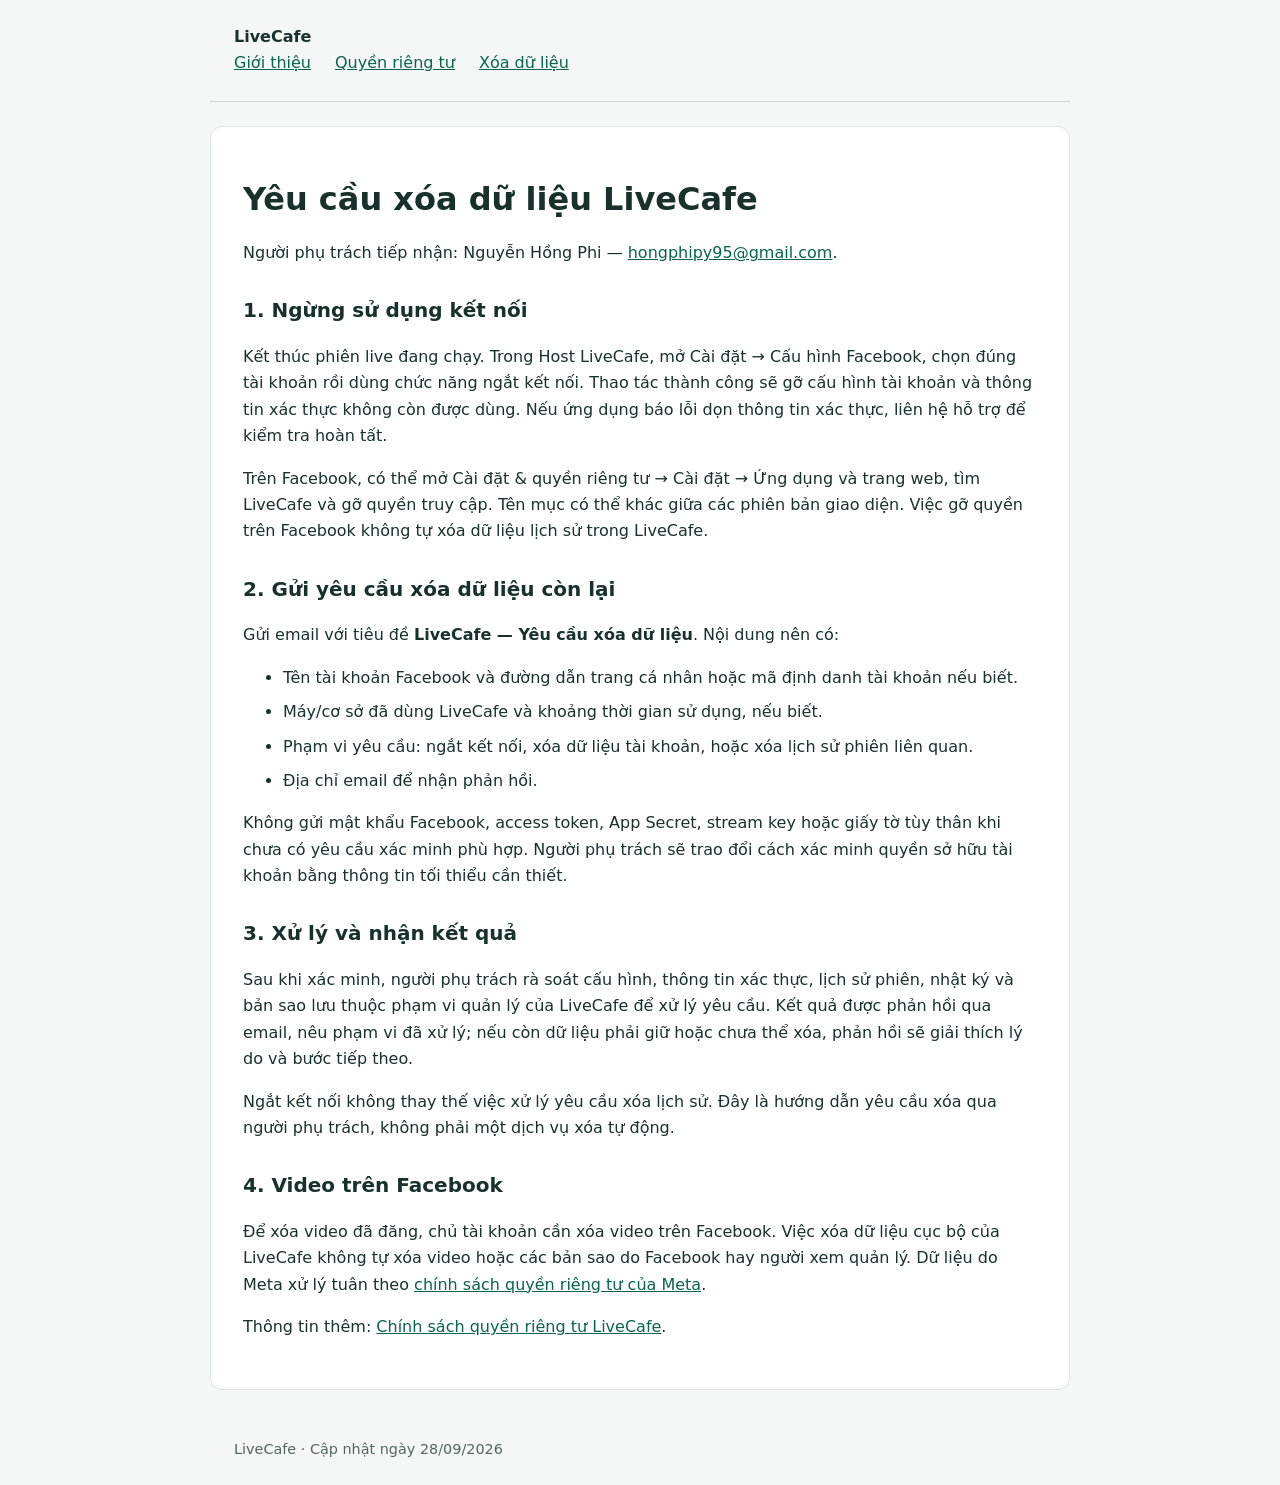
==== data-deletion.html @ 020ec1a1 "docs: publish LiveCafe support and privacy pages" ====
<!doctype html>
<html lang="vi"><head><meta charset="utf-8"><meta name="viewport" content="width=device-width,initial-scale=1"><title>Hướng dẫn xóa dữ liệu — LiveCafe</title><link rel="stylesheet" href="style.css"></head>
<body><header><strong>LiveCafe</strong><nav aria-label="Điều hướng"><a href="index.html">Giới thiệu</a><a href="privacy.html">Quyền riêng tư</a><a href="data-deletion.html">Xóa dữ liệu</a></nav></header>
<main><h1>Yêu cầu xóa dữ liệu LiveCafe</h1>
<p>Người phụ trách tiếp nhận: Nguyễn Hồng Phi — <a href="mailto:hongphipy95@gmail.com">hongphipy95@gmail.com</a>.</p>
<h2>1. Ngừng sử dụng kết nối</h2><p>Kết thúc phiên live đang chạy. Trong Host LiveCafe, mở Cài đặt → Cấu hình Facebook, chọn đúng tài khoản rồi dùng chức năng ngắt kết nối. Thao tác thành công sẽ gỡ cấu hình tài khoản và thông tin xác thực không còn được dùng. Nếu ứng dụng báo lỗi dọn thông tin xác thực, liên hệ hỗ trợ để kiểm tra hoàn tất.</p>
<p>Trên Facebook, có thể mở Cài đặt &amp; quyền riêng tư → Cài đặt → Ứng dụng và trang web, tìm LiveCafe và gỡ quyền truy cập. Tên mục có thể khác giữa các phiên bản giao diện. Việc gỡ quyền trên Facebook không tự xóa dữ liệu lịch sử trong LiveCafe.</p>
<h2>2. Gửi yêu cầu xóa dữ liệu còn lại</h2><p>Gửi email với tiêu đề <strong>LiveCafe — Yêu cầu xóa dữ liệu</strong>. Nội dung nên có:</p><ul>
<li>Tên tài khoản Facebook và đường dẫn trang cá nhân hoặc mã định danh tài khoản nếu biết.</li>
<li>Máy/cơ sở đã dùng LiveCafe và khoảng thời gian sử dụng, nếu biết.</li>
<li>Phạm vi yêu cầu: ngắt kết nối, xóa dữ liệu tài khoản, hoặc xóa lịch sử phiên liên quan.</li>
<li>Địa chỉ email để nhận phản hồi.</li></ul>
<p>Không gửi mật khẩu Facebook, access token, App Secret, stream key hoặc giấy tờ tùy thân khi chưa có yêu cầu xác minh phù hợp. Người phụ trách sẽ trao đổi cách xác minh quyền sở hữu tài khoản bằng thông tin tối thiểu cần thiết.</p>
<h2>3. Xử lý và nhận kết quả</h2><p>Sau khi xác minh, người phụ trách rà soát cấu hình, thông tin xác thực, lịch sử phiên, nhật ký và bản sao lưu thuộc phạm vi quản lý của LiveCafe để xử lý yêu cầu. Kết quả được phản hồi qua email, nêu phạm vi đã xử lý; nếu còn dữ liệu phải giữ hoặc chưa thể xóa, phản hồi sẽ giải thích lý do và bước tiếp theo.</p>
<p>Ngắt kết nối không thay thế việc xử lý yêu cầu xóa lịch sử. Đây là hướng dẫn yêu cầu xóa qua người phụ trách, không phải một dịch vụ xóa tự động.</p>
<h2>4. Video trên Facebook</h2><p>Để xóa video đã đăng, chủ tài khoản cần xóa video trên Facebook. Việc xóa dữ liệu cục bộ của LiveCafe không tự xóa video hoặc các bản sao do Facebook hay người xem quản lý. Dữ liệu do Meta xử lý tuân theo <a href="https://www.facebook.com/privacy/policy/">chính sách quyền riêng tư của Meta</a>.</p>
<p>Thông tin thêm: <a href="privacy.html">Chính sách quyền riêng tư LiveCafe</a>.</p>
</main><footer>LiveCafe · Cập nhật ngày 28/09/2026</footer></body></html>
---- style.css ----
:root{font-family:system-ui,-apple-system,"Segoe UI",sans-serif;color:#18312c;background:#f4f7f6;line-height:1.65}*{box-sizing:border-box}body{margin:0}header,main,footer{max-width:860px;margin:auto;padding:24px}header{border-bottom:1px solid #ccd8d3}nav{display:flex;flex-wrap:wrap;gap:12px 24px}a{color:#09644d}main{background:white;margin:24px auto;border:1px solid #dde5e1;border-radius:12px;padding:32px}h1{line-height:1.2;font-size:2rem}h2{font-size:1.25rem;margin-top:28px}li{margin:8px 0}.draft{padding:12px 16px;background:#fff3d3;border-left:4px solid #aa7100}footer{font-size:.9rem;color:#52665f}@media(max-width:600px){main{margin:12px;padding:20px}header,footer{padding:20px}}
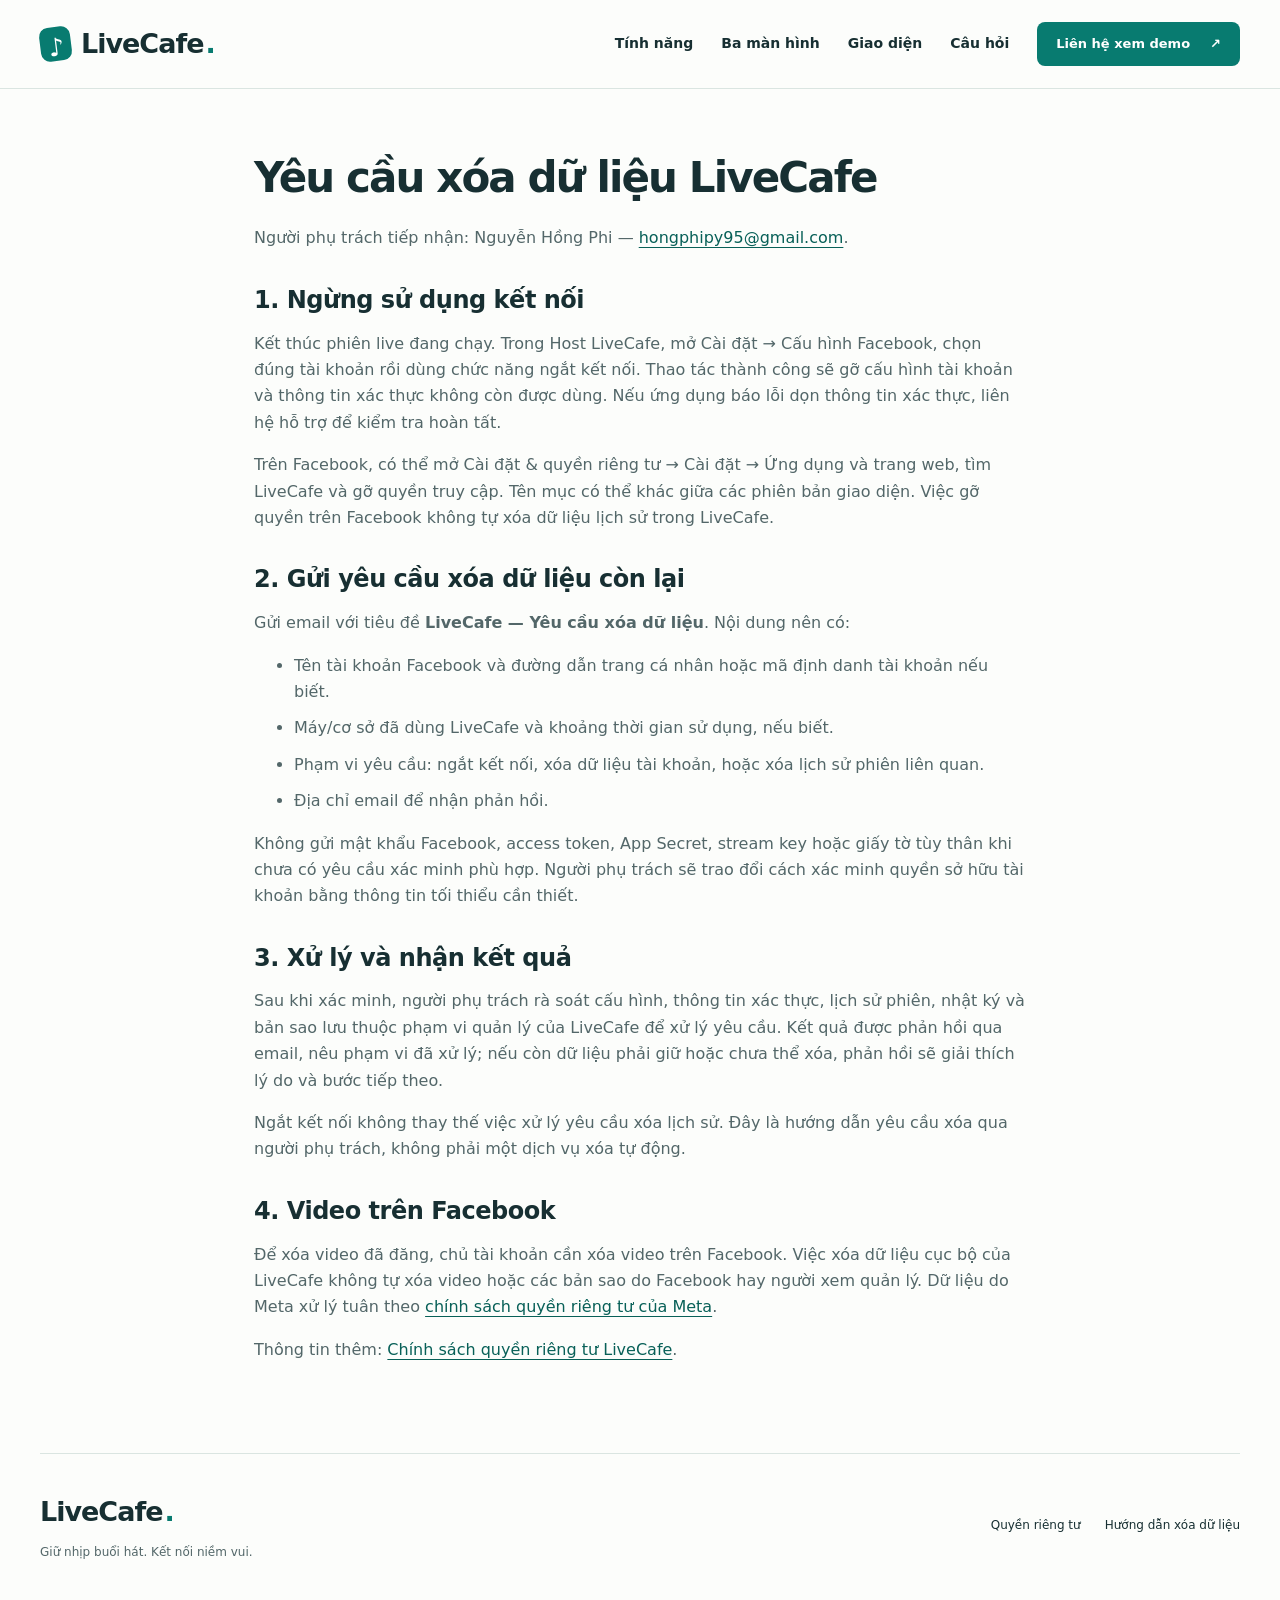
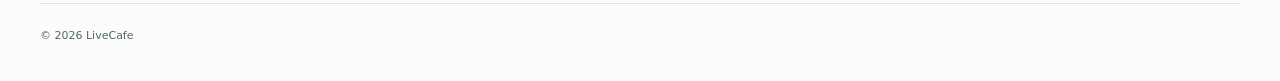
==== commit 1a99eae0: "feat: introduce LiveCafe karaoke product website" ====
--- a/data-deletion.html
+++ b/data-deletion.html
@@ -1,7 +1,10 @@
 <!doctype html>
-<html lang="vi"><head><meta charset="utf-8"><meta name="viewport" content="width=device-width,initial-scale=1"><title>Hướng dẫn xóa dữ liệu — LiveCafe</title><link rel="stylesheet" href="style.css"></head>
-<body><header><strong>LiveCafe</strong><nav aria-label="Điều hướng"><a href="index.html">Giới thiệu</a><a href="privacy.html">Quyền riêng tư</a><a href="data-deletion.html">Xóa dữ liệu</a></nav></header>
-<main><h1>Yêu cầu xóa dữ liệu LiveCafe</h1>
+<html lang="vi"><head><meta charset="utf-8"><meta name="viewport" content="width=device-width,initial-scale=1"><title>Hướng dẫn xóa dữ liệu — LiveCafe</title><link rel="stylesheet" href="style.css"><meta name="description" content="Hướng dẫn liên hệ yêu cầu xóa dữ liệu thuộc phạm vi LiveCafe quản lý."><meta name="theme-color" content="#087b70"><link rel="icon" href="assets/favicon.svg" type="image/svg+xml"><link rel="canonical" href="https://hongphipy95.github.io/livecafe-site/data-deletion.html"><script src="site.js" defer></script></head>
+<body><a class="skip-link" href="#main">Đến nội dung chính</a><header class="site-header"><div class="container header-inner">
+  <a class="wordmark" href="index.html" aria-label="LiveCafe — Trang chủ"><span class="brand-symbol" aria-hidden="true">♪</span>LiveCafe<span class="brand-dot">.</span></a>
+  <button class="menu-toggle" type="button" aria-expanded="false" aria-controls="main-nav" hidden>Menu <span aria-hidden="true">☰</span></button>
+  <nav id="main-nav" aria-label="Điều hướng chính"><a href="index.html#tinh-nang">Tính năng</a><a href="index.html#ba-man-hinh">Ba màn hình</a><a href="index.html#giao-dien">Giao diện</a><a href="index.html#cau-hoi">Câu hỏi</a><a class="button small" href="index.html#lien-he">Liên hệ xem demo <span aria-hidden="true">↗</span></a></nav>
+</div></header><main id="main" class="policy"><h1>Yêu cầu xóa dữ liệu LiveCafe</h1>
 <p>Người phụ trách tiếp nhận: Nguyễn Hồng Phi — <a href="mailto:hongphipy95@gmail.com">hongphipy95@gmail.com</a>.</p>
 <h2>1. Ngừng sử dụng kết nối</h2><p>Kết thúc phiên live đang chạy. Trong Host LiveCafe, mở Cài đặt → Cấu hình Facebook, chọn đúng tài khoản rồi dùng chức năng ngắt kết nối. Thao tác thành công sẽ gỡ cấu hình tài khoản và thông tin xác thực không còn được dùng. Nếu ứng dụng báo lỗi dọn thông tin xác thực, liên hệ hỗ trợ để kiểm tra hoàn tất.</p>
 <p>Trên Facebook, có thể mở Cài đặt &amp; quyền riêng tư → Cài đặt → Ứng dụng và trang web, tìm LiveCafe và gỡ quyền truy cập. Tên mục có thể khác giữa các phiên bản giao diện. Việc gỡ quyền trên Facebook không tự xóa dữ liệu lịch sử trong LiveCafe.</p>
@@ -15,4 +18,4 @@
 <p>Ngắt kết nối không thay thế việc xử lý yêu cầu xóa lịch sử. Đây là hướng dẫn yêu cầu xóa qua người phụ trách, không phải một dịch vụ xóa tự động.</p>
 <h2>4. Video trên Facebook</h2><p>Để xóa video đã đăng, chủ tài khoản cần xóa video trên Facebook. Việc xóa dữ liệu cục bộ của LiveCafe không tự xóa video hoặc các bản sao do Facebook hay người xem quản lý. Dữ liệu do Meta xử lý tuân theo <a href="https://www.facebook.com/privacy/policy/">chính sách quyền riêng tư của Meta</a>.</p>
 <p>Thông tin thêm: <a href="privacy.html">Chính sách quyền riêng tư LiveCafe</a>.</p>
-</main><footer>LiveCafe · Cập nhật ngày 28/09/2026</footer></body></html>
+</main><footer class="site-footer container"><div><a class="wordmark" href="index.html">LiveCafe<span class="brand-dot">.</span></a><p>Giữ nhịp buổi hát. Kết nối niềm vui.</p></div><nav aria-label="Chính sách"><a href="privacy.html">Quyền riêng tư</a><a href="data-deletion.html">Hướng dẫn xóa dữ liệu</a></nav><p class="copyright">© 2026 LiveCafe</p></footer></body></html>
--- a/style.css
+++ b/style.css
@@ -1 +1,11 @@
-:root{font-family:system-ui,-apple-system,"Segoe UI",sans-serif;color:#18312c;background:#f4f7f6;line-height:1.65}*{box-sizing:border-box}body{margin:0}header,main,footer{max-width:860px;margin:auto;padding:24px}header{border-bottom:1px solid #ccd8d3}nav{display:flex;flex-wrap:wrap;gap:12px 24px}a{color:#09644d}main{background:white;margin:24px auto;border:1px solid #dde5e1;border-radius:12px;padding:32px}h1{line-height:1.2;font-size:2rem}h2{font-size:1.25rem;margin-top:28px}li{margin:8px 0}.draft{padding:12px 16px;background:#fff3d3;border-left:4px solid #aa7100}footer{font-size:.9rem;color:#52665f}@media(max-width:600px){main{margin:12px;padding:20px}header,footer{padding:20px}}
+@charset "UTF-8";
+:root{--ink:#172f32;--muted:#536769;--teal:#087b70;--teal-dark:#086058;--line:#dae5e1;--mist:#f2f7f4;--paper:#fcfdfb;--radius:20px;--font:system-ui,-apple-system,"Segoe UI",sans-serif}
+*{box-sizing:border-box}html{scroll-behavior:smooth;scroll-padding-top:105px}body{margin:0;background:var(--paper);color:var(--ink);font-family:var(--font);font-size:16px;line-height:1.65}body.modal-open{overflow:hidden}a{color:inherit;text-underline-offset:4px}button{font:inherit;cursor:pointer}img{display:block;max-width:100%;height:auto}button,a,summary{-webkit-tap-highlight-color:transparent}a:focus-visible,button:focus-visible,summary:focus-visible{outline:3px solid #c46116;outline-offset:5px}h1,h2,h3,p,figure{margin:0}h1,h2,h3{line-height:1.2}h1,h2{letter-spacing:-.045em}h3{letter-spacing:-.02em}p{color:var(--muted)}.container{width:min(1240px,calc(100% - 80px));margin-inline:auto}.section{padding-block:108px}.eyebrow{font-size:11px;font-weight:750;letter-spacing:.15em;color:var(--teal);margin-bottom:24px}.section h2{font-size:clamp(32px,3.3vw,48px);font-weight:650}.section-heading{display:flex;justify-content:space-between;align-items:flex-end;gap:40px;margin-bottom:48px}.section-heading>p{font-size:17px;max-width:350px;padding-bottom:5px}.wordmark{text-decoration:none;font-size:27px;font-weight:750;letter-spacing:-1px;display:inline-flex;align-items:center;gap:2px}.brand-dot{color:var(--teal)}.brand-symbol{display:inline-grid;place-items:center;background:var(--teal);color:white;width:31px;height:34px;border-radius:9px;font-size:25px;margin-right:8px;transform:rotate(-7deg)}.site-header{position:sticky;top:0;z-index:20;background:rgba(252,253,251,.97);border-bottom:1px solid var(--line)}.header-inner{min-height:88px;display:flex;align-items:center;justify-content:space-between;gap:28px}.site-header nav{display:flex;align-items:center;gap:28px}.site-header nav>a:not(.button){text-decoration:none;font-size:14px;font-weight:550}.site-header nav>a:hover{color:var(--teal)}.button{min-height:52px;padding:14px 23px;display:inline-flex;justify-content:center;align-items:center;gap:26px;background:var(--teal);color:#fff;border:1px solid transparent;border-radius:8px;text-decoration:none;font-size:14px;font-weight:650;transition:background .18s,transform .18s}.button:hover{background:var(--teal-dark);color:#fff!important;transform:translateY(-2px)}.button.small{min-height:44px;padding:10px 18px;font-size:13px;gap:20px}.text-link{font-size:14px;font-weight:650;text-decoration:none;display:inline-flex;align-items:center;gap:14px;min-height:44px}.text-link:hover{color:var(--teal);text-decoration:underline}.skip-link{position:fixed;top:-100px;left:20px;background:#fff;padding:12px;z-index:100}.skip-link:focus{top:12px}.menu-toggle{display:none;background:none;border:1px solid var(--line);border-radius:7px;min-height:44px;padding:7px 12px;color:var(--ink)}.menu-toggle[hidden]{display:none}
+.hero{display:grid;grid-template-columns:.95fr 1.05fr;align-items:center;gap:48px;padding-top:86px;padding-bottom:66px;min-height:660px}.hero .eyebrow{font-size:10px;letter-spacing:.12em;display:flex;align-items:center;gap:9px}.status-dot{width:7px;height:7px;flex:none;border-radius:50%;background:var(--teal)}h1{font-size:clamp(40px,4.4vw,61px);font-weight:650;line-height:1.13}.hero-brand{display:block;font-size:15px;letter-spacing:.01em;margin-bottom:17px;font-weight:650}.hero h1 em{font-style:normal;color:var(--teal)}.lead{font-size:17px;line-height:1.8;margin-top:25px;max-width:475px}.actions{display:flex;gap:24px;align-items:center;flex-wrap:wrap;margin-top:28px}.hero-note{font-size:11px;margin-top:26px}.hero-visual{position:relative;min-width:0;height:470px;background:#e8f2ec;border-radius:36px 36px 110px 36px}.visual-orbit{position:absolute;inset:32px;border:1px solid #c5dfd2;border-radius:50%}.visual-orbit:after{content:"";position:absolute;inset:36px;border:1px solid #c5dfd2;border-radius:50%}.visual-caption{position:absolute;top:27px;left:27px;font-size:9px;letter-spacing:.15em;color:#416a61;font-weight:700}.device{position:absolute;overflow:hidden;border:7px solid #243d3e;border-radius:12px;background:#243d3e;box-shadow:0 20px 35px #123f3226}.desktop-device{top:157px;left:-15px;width:91%;z-index:2}.device-bar{height:17px;display:flex;align-items:center;gap:4px;padding:0 6px;color:#eef6f2;font-size:6px}.device-bar i{width:4px;height:4px;border-radius:50%;background:#6f9490}.device-bar span{margin-left:7px}.tv-device{width:61%;top:66px;right:24px;border-width:6px;transform:rotate(2deg);border-radius:8px}.phone-device{width:24%;right:-17px;top:194px;z-index:3;border-radius:19px;border-width:5px;transform:rotate(5deg)}.phone-speaker{height:9px;width:40%;background:#122b2d;border-radius:0 0 5px 5px;position:absolute;top:0;left:30%}.visual-tag{position:absolute;bottom:-17px;left:25px;z-index:4;background:white;border:1px solid var(--line);box-shadow:0 8px 20px #143b3010;padding:12px 16px;border-radius:9px;font-size:11px;font-weight:650}.visual-tag span{color:var(--teal);margin-right:8px}.demo-caption{text-align:right;font-size:10px;color:var(--muted);padding-bottom:35px}.value-strip{border-block:1px solid var(--line);display:grid;grid-template-columns:repeat(3,1fr);padding-block:32px;gap:32px}.value-strip>div{position:relative;padding-left:43px}.value-strip>div+div{border-left:1px solid var(--line);padding-left:56px}.index{position:absolute;left:0;top:0;font-size:11px;font-weight:650;color:var(--teal)}.value-strip>div+div .index{left:20px}.value-strip h2{font-size:17px;margin-bottom:7px}.value-strip p{font-size:13px}
+.screens-section{padding-bottom:90px}.screens-layout{display:grid;grid-template-columns:1.05fr 1fr;gap:76px;align-items:center}.venue-figure{margin:0;background:#edf3ee;border-radius:var(--radius);overflow:hidden}.venue-figure img{width:100%}.venue-figure figcaption{padding:0 22px 21px;font-size:11px;color:var(--muted)}.screen-roles article{display:flex;gap:22px;padding-block:27px;border-bottom:1px solid var(--line)}.screen-roles article:first-child{padding-top:0}.screen-roles article:last-child{border-bottom:0;padding-bottom:0}.role-icon{display:grid;place-items:center;width:49px;height:49px;flex:none;background:#eaf4ed;border:1px solid #d4e8dc;color:var(--teal);border-radius:12px;font-size:28px}.overline{font-size:10px;letter-spacing:.13em;color:var(--teal);font-weight:700;margin-bottom:10px}.screen-roles h3{font-size:23px;margin-bottom:11px}.screen-roles p:not(.overline){font-size:15px;line-height:1.8}.features-grid{display:grid;grid-template-columns:repeat(3,1fr);gap:18px}.feature{border:1px solid var(--line);border-radius:14px;padding:32px;display:flex;flex-direction:column;align-items:flex-start;background:#fff;min-height:304px}.feature-icon{height:46px;width:46px;display:grid;place-items:center;color:var(--teal);background:#eef6f0;border-radius:10px;font-size:28px;margin-bottom:30px}.feature h3{font-size:21px;margin-bottom:13px}.feature p{font-size:14px;line-height:1.85}.feature-label{margin-top:auto;padding-top:27px;font-size:9px;letter-spacing:.13em;font-weight:650;color:var(--muted)}.feature-note{background:#eaf3eb;border-color:#eaf3eb}.feature-note .feature-icon{background:#fff}.feature-note .text-link{margin-top:20px;color:var(--teal)}.workflow{background:var(--ink);color:#fff}.workflow .eyebrow{color:#a9d9c7}.workflow h2{max-width:660px}.steps{padding:0;list-style:none;display:grid;grid-template-columns:repeat(4,1fr);gap:34px;margin:53px 0 0}.steps li{border-top:1px solid #476061;padding-top:22px}.steps span{color:#a9d9c7;font-size:13px}.steps h3{font-size:20px;margin:20px 0 12px}.steps p{font-size:14px;color:#c3d3d1}.gallery{display:grid;grid-template-columns:1.4fr 1fr;gap:45px 30px}.gallery-host{grid-column:1/-1}.gallery-frame{position:relative;background:#edf3ee;border-radius:16px;overflow:hidden;padding:34px;transition:background .2s}.gallery-frame:hover{background:#e0ece2}.gallery-host .gallery-frame{padding:45px 90px}.gallery-frame img{width:100%;border-radius:7px;box-shadow:0 10px 26px #153d3420;border:1px solid #d5ded9}.gallery-host img{max-width:1000px;margin:auto}.gallery-mobile{grid-column:2;grid-row:2}.gallery-tv{grid-column:1;grid-row:2}.gallery-mobile .gallery-frame{height:366px}.gallery-mobile img{height:300px;width:auto;margin:auto;border:5px solid #2b3c3b;border-radius:16px}.gallery-tv .gallery-frame{height:366px;display:flex;align-items:center;padding:34px}.zoom{position:absolute;bottom:14px;right:14px;width:34px;height:34px;border-radius:50%;background:white;display:grid;place-items:center;color:var(--teal)}.gallery figcaption{padding-top:21px}.gallery figcaption>span{font-size:10px;font-weight:700;letter-spacing:.12em;color:var(--teal)}.gallery h3{font-size:20px;margin-top:9px;margin-bottom:9px}.gallery p{font-size:14px}.gallery-link{display:block;border-radius:16px}.faq-section{background:var(--mist)}.faq-layout{display:grid;grid-template-columns:.9fr 1.1fr;gap:90px}.faq-layout>div>p:last-child{margin-top:24px;font-size:14px}.faq-list details{border-bottom:1px solid #cddbd3}.faq-list details:first-child{border-top:1px solid #cddbd3}.faq-list summary{list-style:none;display:flex;justify-content:space-between;gap:24px;padding:23px 0;cursor:pointer;font-size:16px;font-weight:650;line-height:1.6}.faq-list summary::-webkit-details-marker{display:none}.faq-list summary:after{content:"+";font-size:22px;color:var(--teal);font-weight:400;flex:none}.faq-list details[open] summary:after{content:"−"}.faq-list details>p{padding:0 28px 23px 0;font-size:14px;line-height:1.9}.contact-section{padding-block:90px}.contact-card{background:var(--teal-dark);color:white;border-radius:20px;padding:65px;display:flex;justify-content:space-between;align-items:center;gap:40px}.contact-card .eyebrow{color:#b9e1cf;font-size:10px}.contact-card h2{font-size:clamp(30px,3.1vw,44px);font-weight:600}.contact-card p:not(.eyebrow){color:#d5e9e3;margin-top:22px;font-size:14px}.contact-actions{display:flex;flex-direction:column;align-items:flex-start;flex:none}.button.light{background:#fff;color:var(--teal-dark);min-width:265px}.button.light:hover{background:#e6f3e9;color:var(--teal-dark)!important}.email{font-size:16px;font-weight:500;margin-top:22px;user-select:text}.contact-actions p{font-size:11px!important;margin-top:8px!important}.site-footer{display:flex;gap:32px;flex-wrap:wrap;justify-content:space-between;align-items:center;border-top:1px solid var(--line);padding-block:36px}.site-footer p{font-size:12px;margin-top:8px}.site-footer nav{display:flex;gap:24px;font-size:12px}.site-footer nav a{text-decoration:none}.site-footer nav a:hover{text-decoration:underline}.copyright{width:100%;border-top:1px solid var(--line);padding-top:23px;font-size:11px!important}.lightbox{border:0;border-radius:12px;padding:60px 24px 20px;background:#fcfdfb;width:min(1250px,94vw);max-height:92dvh;color:var(--ink)}.lightbox::backdrop{background:#092828db}.lightbox img{max-width:100%;max-height:70dvh;object-fit:contain;margin:auto}.lightbox p{text-align:center;margin-top:16px;font-size:14px}.close-lightbox{position:absolute;top:10px;right:14px;min-height:40px;padding:6px 15px;border:1px solid #b9ccc3;border-radius:7px;background:white;color:var(--ink)}.close-lightbox span{font-size:22px;margin-left:10px}.policy{max-width:820px;margin:65px auto 90px;padding:0 24px;overflow-wrap:anywhere}.policy h1{font-size:42px;margin-bottom:24px}.policy h2{font-size:24px;letter-spacing:-.02em;margin:34px 0 16px}.policy p{margin:16px 0}.policy li{color:var(--muted);margin:10px 0}.policy a{color:var(--teal-dark)}
+@media(min-width:1500px){.hero{gap:65px;min-height:700px}.hero-visual{height:490px}.desktop-device{top:165px}.phone-device{top:200px}}
+@media(max-width:1100px){.container{width:calc(100% - 48px)}.site-header nav{gap:17px}.site-header nav>a:not(.button){font-size:12px}.hero{gap:28px}.hero-visual{height:385px}.desktop-device{top:135px}.tv-device{top:57px}.phone-device{top:160px}.visual-caption{font-size:8px;left:20px}.visual-tag{font-size:9px;left:15px;bottom:-5px}.hero-note{font-size:10px}.screens-layout{gap:40px}.feature{padding:25px}.feature h3{font-size:19px}.faq-layout{gap:45px}.contact-card{padding:45px}.actions{gap:14px}.hero .button{padding-inline:17px;gap:14px}.hero .text-link{font-size:13px}}
+@media(max-width:800px){.header-inner{min-height:74px;flex-wrap:wrap;gap:0}.site-header nav{width:100%;flex-wrap:wrap;padding:15px 0;gap:14px 22px}.site-header nav>a:not(.button){font-size:14px}.js .menu-toggle{display:block}.js .site-header nav{display:none}.js .site-header nav.is-open{display:flex}.hero{grid-template-columns:1fr;padding-top:55px;padding-bottom:38px;gap:45px}.hero-copy{max-width:600px}.hero h1{font-size:52px;max-width:550px}.hero-visual{height:470px;max-width:620px;width:calc(100% - 30px);margin-inline:auto}.desktop-device{top:155px}.tv-device{top:60px}.phone-device{top:180px}.visual-caption{font-size:10px}.visual-tag{font-size:11px;bottom:0}.demo-caption{text-align:center;font-size:10px;padding-top:5px}.value-strip{gap:15px}.value-strip>div{padding-left:0!important}.value-strip>div+div{padding-left:20px!important}.index{position:static;display:block;margin-bottom:10px}.value-strip h2{font-size:16px}.value-strip p{font-size:12px}.section{padding-block:74px}.section-heading{gap:28px}.section-heading>p{font-size:14px}.screens-layout{gap:35px;grid-template-columns:1fr}.venue-figure{max-width:560px}.screen-roles{display:grid;grid-template-columns:repeat(3,1fr);gap:20px}.screen-roles article{display:block;padding:0;border:0}.role-icon{margin-bottom:18px}.screen-roles h3{font-size:19px}.screen-roles p:not(.overline){font-size:13px}.overline{font-size:9px}.features-grid{grid-template-columns:repeat(2,1fr)}.steps{grid-template-columns:repeat(2,1fr);gap:35px}.gallery-host .gallery-frame{padding:25px}.gallery-mobile .gallery-frame,.gallery-tv .gallery-frame{height:300px;padding:24px}.gallery-mobile img{height:252px}.gallery h3{font-size:18px}.gallery p{font-size:13px}.faq-layout{grid-template-columns:1fr;gap:35px}.contact-section{padding-block:65px}.contact-card{align-items:flex-start;flex-direction:column;gap:30px}.contact-actions{width:100%}.contact-card p:not(.eyebrow){margin-top:15px}.contact-actions .button{min-width:260px}.contact-actions .email{margin-top:20px}}
+@media(max-width:480px){.container{width:calc(100% - 40px)}.wordmark{font-size:24px}.brand-symbol{width:27px;height:30px}.hero{padding-top:38px;gap:36px;padding-bottom:24px}.hero .eyebrow{font-size:8px;letter-spacing:.08em;margin-bottom:20px}.hero h1{font-size:40px;line-height:1.17}.hero-brand{font-size:13px;margin-bottom:14px}.lead{font-size:15px;margin-top:20px}.actions{gap:10px;margin-top:22px}.hero .button{font-size:13px;min-height:49px}.hero .text-link{font-size:12px;gap:7px}.hero-note{font-size:9px;line-height:1.8;margin-top:18px}.hero-visual{height:285px;width:calc(100% - 14px);border-radius:23px 23px 65px 23px}.visual-caption{top:18px;left:17px;font-size:6px;letter-spacing:.1em}.tv-device{top:43px;right:15px;border-width:4px}.desktop-device{left:-8px;top:110px;border-width:4px;border-radius:8px}.phone-device{top:132px;right:-12px;border-width:3px;border-radius:13px;width:25%}.device-bar{height:11px;font-size:4px}.device-bar i{width:3px;height:3px}.visual-tag{font-size:7px;padding:9px;left:9px;bottom:2px}.visual-orbit{inset:20px}.demo-caption{font-size:8px;padding-bottom:26px}.value-strip{grid-template-columns:1fr;padding-block:25px;gap:22px}.value-strip>div,.value-strip>div+div{padding-left:39px!important;border:0}.index{position:absolute;top:0;left:0!important}.value-strip h2{font-size:17px}.value-strip p{font-size:13px}.section{padding-block:58px}.section h2{font-size:32px}.section .eyebrow{font-size:9px;margin-bottom:17px;letter-spacing:.1em}.section-heading{display:block;margin-bottom:30px}.section-heading>p{margin-top:20px}.section-heading>p br{display:none}.screen-roles{display:block}.screen-roles article{display:flex;gap:17px;padding-block:22px;border-bottom:1px solid var(--line)}.screen-roles h3{font-size:20px}.screen-roles p:not(.overline){font-size:14px}.role-icon{width:42px;height:42px}.features-grid{grid-template-columns:1fr;gap:14px}.feature{min-height:0;padding:26px}.feature-icon{margin-bottom:21px}.feature h3{font-size:21px}.feature-label{padding-top:20px}.steps{gap:30px 22px;margin-top:32px}.steps h3{font-size:17px}.steps p{font-size:13px}.gallery{display:flex;flex-direction:column;gap:32px}.gallery-host .gallery-frame{padding:15px}.gallery-mobile .gallery-frame{height:360px}.gallery-mobile img{height:312px}.gallery-tv .gallery-frame{height:auto;padding:20px}.gallery h3{font-size:20px}.gallery p{font-size:14px}.faq-list summary{font-size:15px;padding:20px 0;gap:18px}.faq-list details>p{padding-right:0}.contact-section{padding-block:50px}.contact-card{padding:30px 25px;border-radius:14px}.contact-card h2{font-size:31px}.contact-card .eyebrow{font-size:8px;letter-spacing:.09em}.contact-card p:not(.eyebrow){font-size:14px}.contact-actions .button{min-width:0;width:100%;gap:18px}.contact-actions .email{font-size:14px;overflow-wrap:anywhere}.desktop-break{display:none}.site-footer{gap:25px;padding-top:30px}.site-footer nav{flex-direction:column;gap:13px}.copyright{margin-top:0!important}.policy{margin-top:40px;padding-inline:20px}.policy h1{font-size:34px}.policy h2{font-size:22px}.lightbox{padding:60px 12px 16px}.lightbox p{font-size:12px}}
+@media(prefers-reduced-motion:reduce){html{scroll-behavior:auto}*,*::before,*::after{animation:none!important;transition:none!important}}
+@media(prefers-reduced-motion:no-preference){.hero-copy{animation:appear .5s ease-out both}.hero-visual{animation:appear .65s ease-out both}@keyframes appear{from{opacity:0;transform:translateY(10px)}to{opacity:1;transform:none}}}
